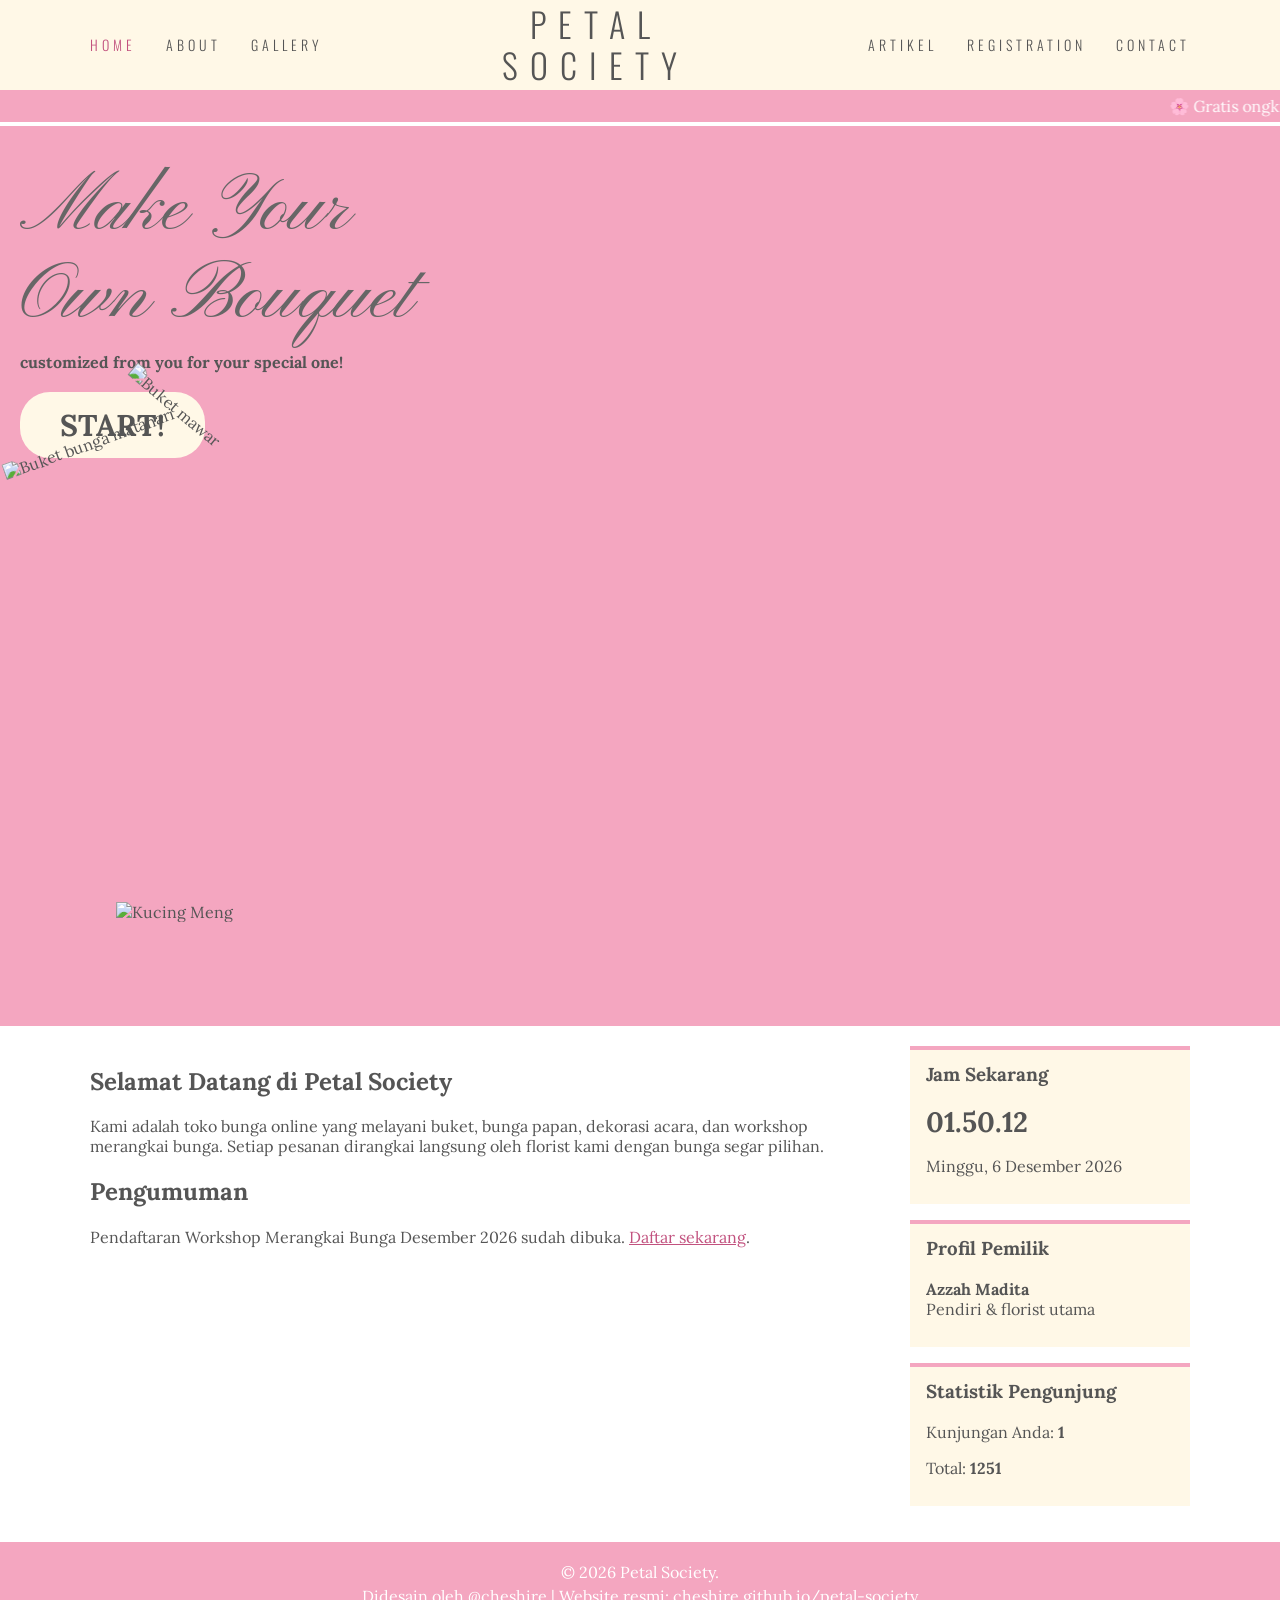
==== index.html @ 64e554f9 "Add files via upload" ====
<!DOCTYPE html>
<html lang="id">
<head>
<meta charset="UTF-8">
<meta name="viewport" content="width=device-width, initial-scale=1.0">
<title>Home | Petal Society</title>
<link rel="icon" href="data:image/svg+xml,%3Csvg xmlns='http://www.w3.org/2000/svg' viewBox='0 0 100 100'%3E%3Ctext y='.9em' font-size='90'%3E%F0%9F%8C%B8%3C/text%3E%3C/svg%3E">
<link href="https://fonts.googleapis.com/css2?family=Lora:wght@400;700&family=Oswald:wght@300;400&family=Pinyon+Script&display=swap" rel="stylesheet">
<link rel="stylesheet" href="uts.css">
</head>
<body>
<header>
  <nav>
    <ul class="menu kiri">
      <li><a href="index.html" class="aktif">Home</a></li>
      <li class="dropdown"><a href="about.html">About</a><ul class="submenu"><li><a href="about.html#profil">Profil</a></li><li><a href="about.html#sejarah">Sejarah</a></li><li><a href="about.html#visi">Visi &amp; Misi</a></li><li><a href="about.html#tujuan">Tujuan</a></li><li><a href="about.html#struktur">Struktur Organisasi</a></li></ul></li>
      <li><a href="gallery.html">Gallery</a></li>
    </ul>
    <a href="index.html" class="judul">PETAL<br>SOCIETY</a>
    <ul class="menu kanan">
      <li class="dropdown"><a href="artikel.html">Artikel</a><ul class="submenu"><li><a href="artikel.html"><b>Semua Artikel</b></a></li><li><a href="artikel1.html">Tips Merawat Buket Bunga Segar...</a></li><li><a href="artikel2.html">Makna Warna Bunga untuk Setiap...</a></li><li><a href="artikel3.html">Workshop Merangkai Bunga: Peng...</a></li></ul></li>
      <li><a href="registration.html">Registration</a></li>
      <li><a href="contact.html">Contact</a></li>
    </ul>
  </nav>
</header>
<marquee class="berjalan">🌸 Gratis ongkir untuk pemesanan di atas Rp150.000 &nbsp;&nbsp; 💐 Workshop merangkai bunga dibuka setiap akhir bulan &nbsp;&nbsp; 🌷 Pesan hari ini, kirim di hari yang sama</marquee>
<section class="hero">
  <div class="hero-teks">
    <h1>Make Your<br>Own Bouquet</h1>
    <p>customized from you for your special one!</p>
    <a href="registration.html" class="tombol">START!</a>
  </div>
  <div class="komposisi">
    <img src="images/bunga1.png" alt="Buket mawar" class="mawar">
    <img src="images/bunga2.png" alt="Buket bunga matahari" class="matahari">
    <img src="images/meng.png" alt="Kucing Meng" class="kucing">
  </div>
</section>
<div class="isi">
<main>
<h2>Selamat Datang di Petal Society</h2>
<p>Kami adalah toko bunga online yang melayani buket, bunga papan, dekorasi acara, dan workshop merangkai bunga. Setiap pesanan dirangkai langsung oleh florist kami dengan bunga segar pilihan.</p>
<h2>Pengumuman</h2><p>Pendaftaran Workshop Merangkai Bunga Desember 2026 sudah dibuka. <a href="registration.html">Daftar sekarang</a>.</p>
</main>
<aside>
  <div class="widget"><h3>Jam Sekarang</h3><p class="jam" id="jam">--:--:--</p><p id="tanggal"></p></div>
  <div class="widget"><h3>Profil Pemilik</h3><p><b>Azzah Madita</b><br>Pendiri &amp; florist utama</p></div>
  <div class="widget"><h3>Statistik Pengunjung</h3><p>Kunjungan Anda: <b id="kunjunganAnda">0</b></p><p>Total: <b id="totalKunjungan">0</b></p></div>
</aside>
</div>
<footer>
  <p>&copy; 2026 Petal Society.</p>
  <p>Didesain oleh @cheshire | Website resmi: <a href="https://cheshire.github.io/petal-society/">cheshire.github.io/petal-society</a></p>
</footer>
<script src="uts.js"></script>
</body>
</html>
---- uts.css ----
body {
  margin: 0;
  font-family: 'Lora', serif;
  color: #555;
  background: #ffffff;
}

a { color: #C2527F; }
h1, h2, h3 { color: #555; }

header {
  background: #FFF8E7;
  padding: 4px 20px;
}
nav {
  display: flex;
  justify-content: space-between;
  align-items: center;
  max-width: 1100px;
  margin: 0 auto;
}
.menu {
  list-style: none;
  margin: 0;
  padding: 0;
  display: flex;
  gap: 30px;
}
.menu a {
  font-family: 'Oswald', sans-serif;
  font-weight: 300;
  letter-spacing: 4px;
  text-transform: uppercase;
  text-decoration: none;
  color: #555;
  font-size: 14px;
}
.menu a:hover, .menu a.aktif { color: #C2527F; }

.judul {
  font-family: 'Oswald', sans-serif;
  font-weight: 300;
  font-size: 34px;
  letter-spacing: 12px;
  line-height: 1.2;
  text-align: center;
  text-decoration: none;
  color: #555;
}

.dropdown { position: relative; }
.submenu {
  display: none;
  position: absolute;
  top: 100%;
  left: 0;
  width: 240px;
  background: #FFF8E7;
  border: 1px solid #F4A6C0;
  list-style: none;
  margin: 0;
  padding: 0;
  z-index: 10;
}
.submenu a {
  display: block;
  padding: 10px 14px;
  letter-spacing: 1px;
  text-transform: none;
  font-size: 15px;
}
.dropdown:hover .submenu { display: block; }


.berjalan {
  background: #F4A6C0;
  color: #fff;
  padding: 6px 0;
}

.hero {
  background-color: #F4A6C0;
  background-image: url("images/texture.jpg"); 
  align-items: center;
  justify-content: space-around;
  gap: 20px;
  padding: 40px 20px;
  min-height: 460px;
}
.hero h1 {
  font-family: 'Pinyon Script', cursive;
  font-weight: 400;
  font-size: 80px;
  line-height: 1.1;
  margin: 0 0 10px;
  color: #666;
}
.hero p { font-weight: 700; margin: 0 0 20px; }


.komposisi {
  position: relative;
  width: 480px;
  max-width: 100%;
  aspect-ratio: 10 / 11;
}
.komposisi img { position: absolute; height: auto; }
.mawar     { width: 70%; right: 15%; top: 2%;  z-index: 1; rotate: 40deg; }
.matahari  { width: 60%; right: 45%;  top: -8%; z-index: 2; rotate: -20deg; }
.kucing    { width: 55%; left: 20%; bottom: 12%; z-index: 3; }

.tombol {
  display: inline-block;
  background: #FFF8E7;
  color: #555;
  font: 700 18px 'Lora', serif;
  padding: 10px 30px;
  border: 0;
  border-radius: 30px;
  text-decoration: none;
  cursor: pointer;
}
.hero .tombol { font-size: 30px; padding: 14px 40px; }
.tombol.kecil { font-size: 14px; padding: 5px 16px; background: #F4A6C0; }

.isi {
  max-width: 1100px;
  margin: 20px auto;
  padding: 0 20px;
  display: flex;
  gap: 24px;
}
main { flex: 1; }
aside { width: 280px; }

.widget {
  background: #FFF8E7;
  padding: 12px 16px;
  margin-bottom: 16px;
  border-top: 4px solid #F4A6C0;
}
.widget h3 { margin-top: 0; }
.widget ul { padding-left: 18px; }
.jam { font-size: 28px; font-weight: 700; margin: 0; }

.artikel {
  display: flex;
  gap: 14px;
  padding: 12px 0;
  border-bottom: 1px solid #F4A6C0;
}
.artikel img { width: 90px; height: 90px; object-fit: contain; background: #FCE4EE; }
.artikel h3 { margin: 0 0 4px; }

.galeri { display: flex; flex-wrap: wrap; gap: 14px; }
.foto { width: 170px; text-align: center; }
.foto img { width: 100%; height: 140px; object-fit: contain; background: #FCE4EE; }

table { border-collapse: collapse; }
th, td { border: 1px solid #F4A6C0; padding: 6px 14px; text-align: left; }
th { background: #FFF8E7; }

form input[type=text], form input[type=email], form input[type=tel],
form input[type=date], form select, form textarea {
  width: 100%;
  max-width: 400px;
  padding: 8px;
  border: 1px solid #F4A6C0;
  font: inherit;
}
.salah { border: 2px solid red !important; }


footer {
  background: #F4A6C0;
  text-align: center;
  padding: 16px;
  color: #fff;
}
footer p { margin: 4px 0; }
footer a { color: #fff; }

/* ===== HP ===== */
@media (max-width: 800px) {
  nav { flex-wrap: wrap; justify-content: center; }
  .judul { order: -1; width: 100%; margin-bottom: 10px; }
  .menu { gap: 14px; flex-wrap: wrap; justify-content: center; }
  .isi { flex-direction: column; }
  aside { width: auto; }
  .hero { flex-direction: column; text-align: center; }
  .hero h1 { font-size: 56px; }
}
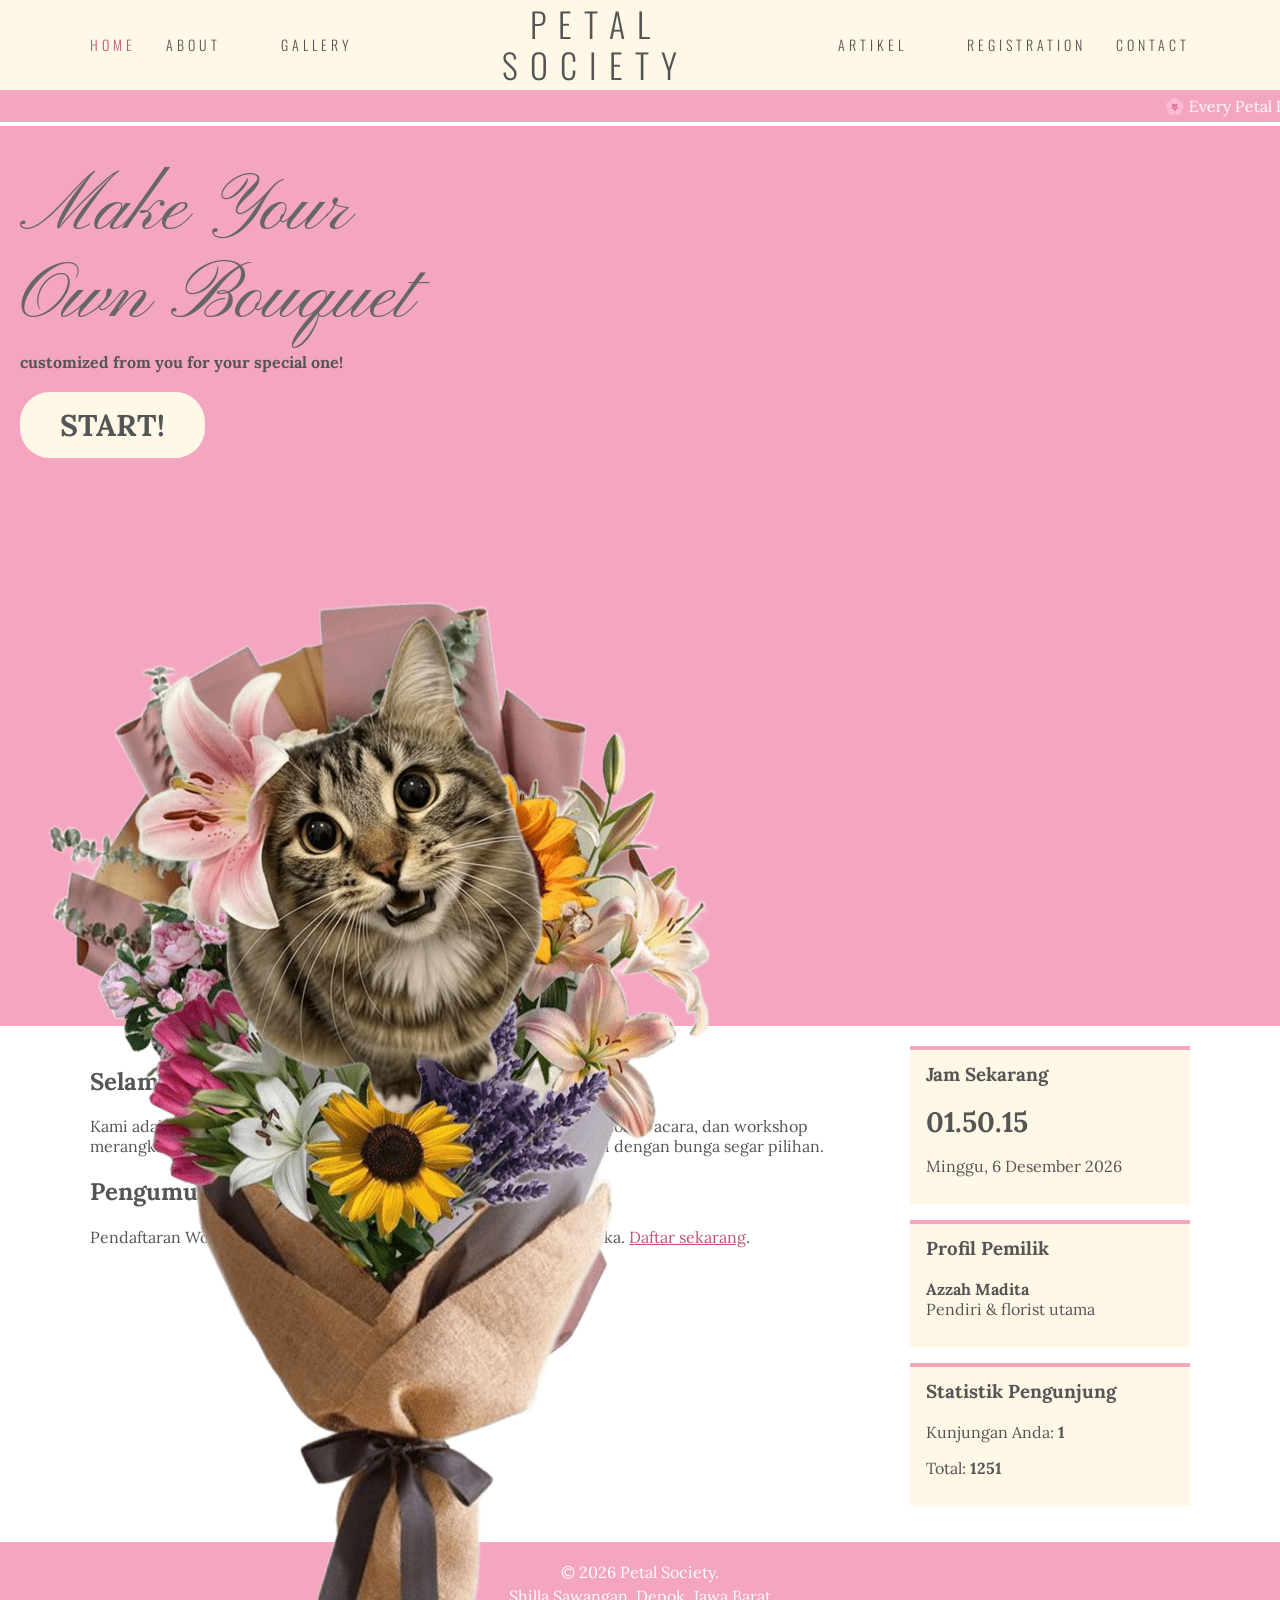
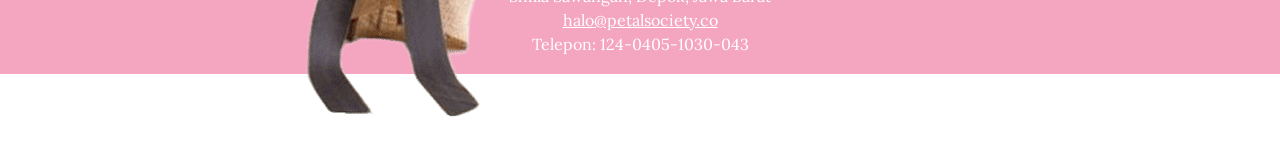
==== commit 734a77fe: "Update index.html" ====
--- a/index.html
+++ b/index.html
@@ -12,19 +12,20 @@
 <header>
   <nav>
     <ul class="menu kiri">
-      <li><a href="index.html" class="aktif">Home</a></li>
-      <li class="dropdown"><a href="about.html">About</a><ul class="submenu"><li><a href="about.html#profil">Profil</a></li><li><a href="about.html#sejarah">Sejarah</a></li><li><a href="about.html#visi">Visi &amp; Misi</a></li><li><a href="about.html#tujuan">Tujuan</a></li><li><a href="about.html#struktur">Struktur Organisasi</a></li></ul></li>
+      <li>
+        <a href="index.html" class="aktif">Home</a></li>
+      <li><a href="about.html">About</a><li>
       <li><a href="gallery.html">Gallery</a></li>
     </ul>
     <a href="index.html" class="judul">PETAL<br>SOCIETY</a>
     <ul class="menu kanan">
-      <li class="dropdown"><a href="artikel.html">Artikel</a><ul class="submenu"><li><a href="artikel.html"><b>Semua Artikel</b></a></li><li><a href="artikel1.html">Tips Merawat Buket Bunga Segar...</a></li><li><a href="artikel2.html">Makna Warna Bunga untuk Setiap...</a></li><li><a href="artikel3.html">Workshop Merangkai Bunga: Peng...</a></li></ul></li>
+      <li><a href="artikel.html">Artikel</a><li>
       <li><a href="registration.html">Registration</a></li>
       <li><a href="contact.html">Contact</a></li>
     </ul>
   </nav>
 </header>
-<marquee class="berjalan">🌸 Gratis ongkir untuk pemesanan di atas Rp150.000 &nbsp;&nbsp; 💐 Workshop merangkai bunga dibuka setiap akhir bulan &nbsp;&nbsp; 🌷 Pesan hari ini, kirim di hari yang sama</marquee>
+<marquee class="berjalan">🌸 Every Petal Has a Story, Its You The One Who Started It🌷</marquee>
 <section class="hero">
   <div class="hero-teks">
     <h1>Make Your<br>Own Bouquet</h1>
@@ -32,9 +33,9 @@
     <a href="registration.html" class="tombol">START!</a>
   </div>
   <div class="komposisi">
-    <img src="images/bunga1.png" alt="Buket mawar" class="mawar">
-    <img src="images/bunga2.png" alt="Buket bunga matahari" class="matahari">
-    <img src="images/meng.png" alt="Kucing Meng" class="kucing">
+    <img src="images/bunga1.png" alt="Buket mawar" class="bunga1">
+    <img src="images/bunga2.png" alt="Buket bunga matahari" class="bunga2">
+    <img src="images/meng.png" alt="Kucing Meng" class="meng">
   </div>
 </section>
 <div class="isi">
@@ -51,8 +52,10 @@
 </div>
 <footer>
   <p>&copy; 2026 Petal Society.</p>
-  <p>Didesain oleh @cheshire | Website resmi: <a href="https://cheshire.github.io/petal-society/">cheshire.github.io/petal-society</a></p>
+  <p>Shilla Sawangan, Depok, Jawa Barat</p>
+  <p><a href="halo@petalsociety.id">halo@petalsociety.co</a></p>
+  <p>Telepon: 124-0405-1030-043</p>
 </footer>
 <script src="uts.js"></script>
 </body>
-</html>+</html>
